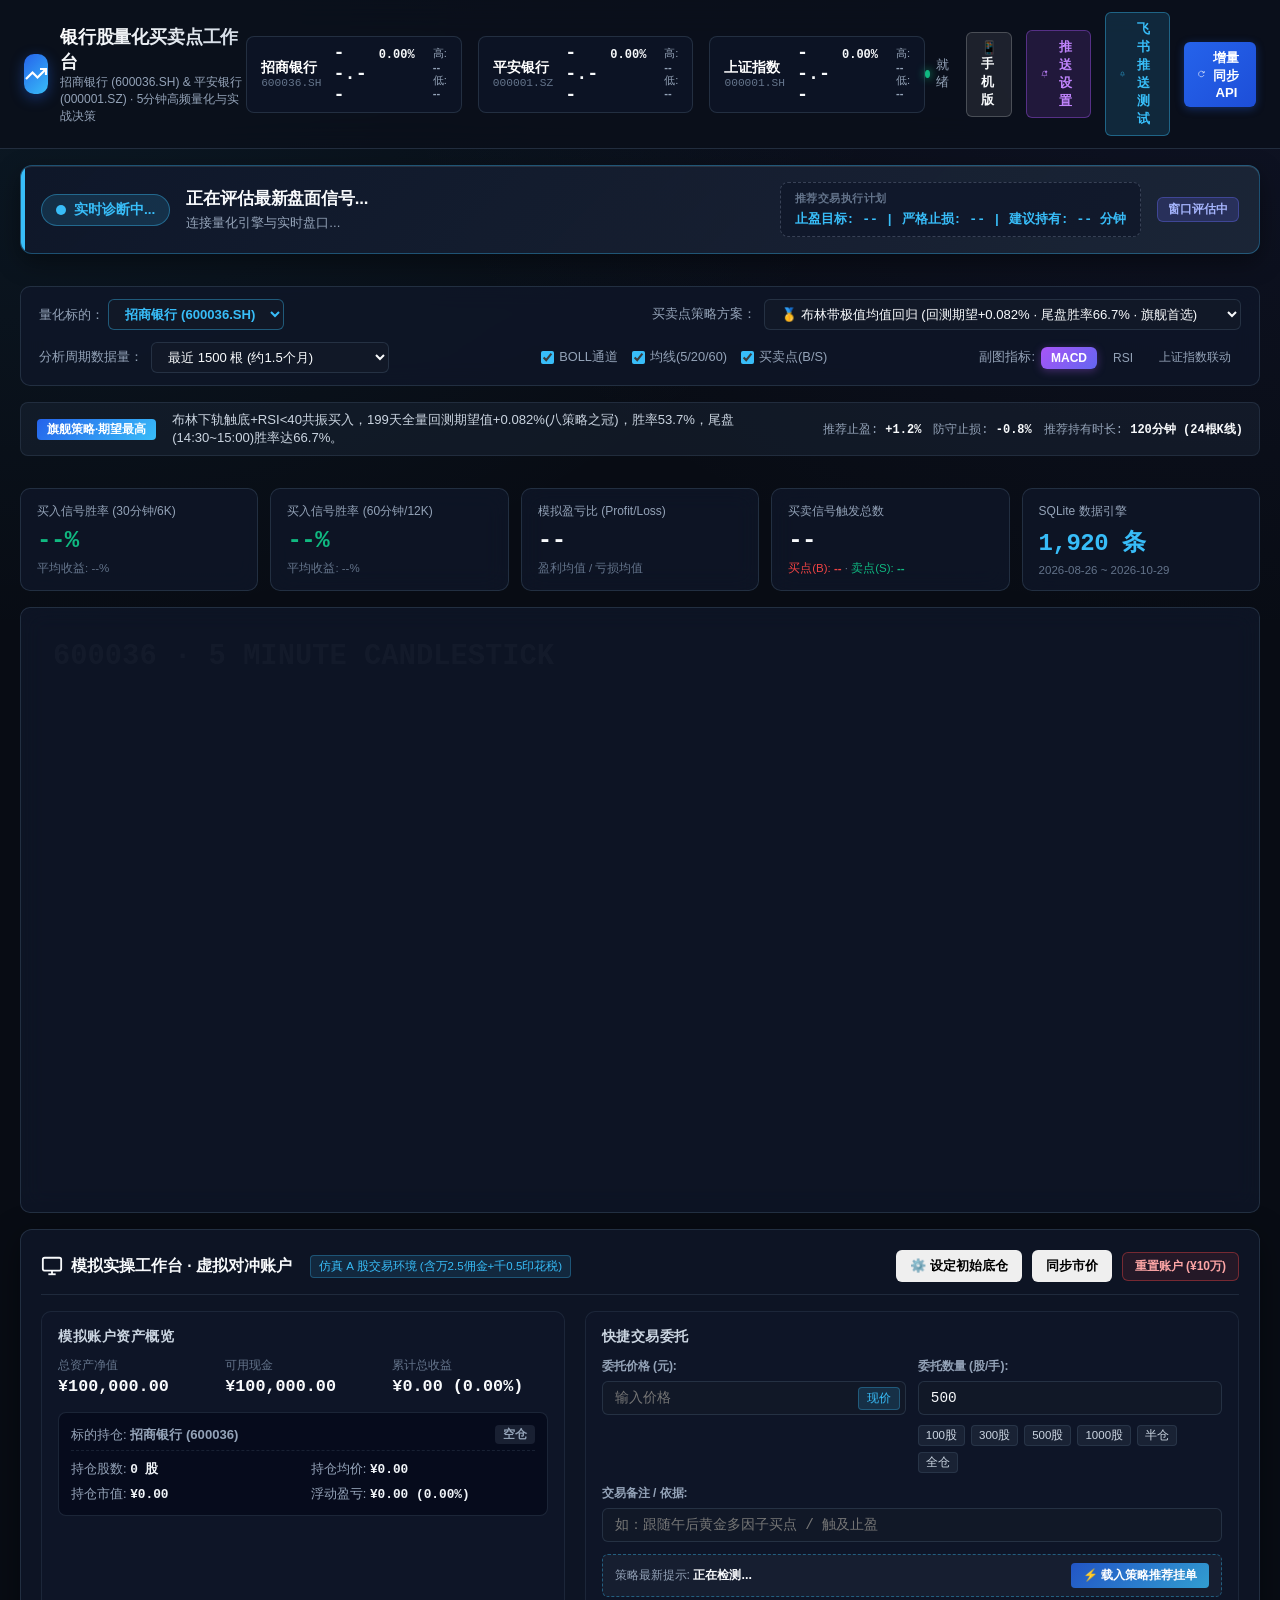
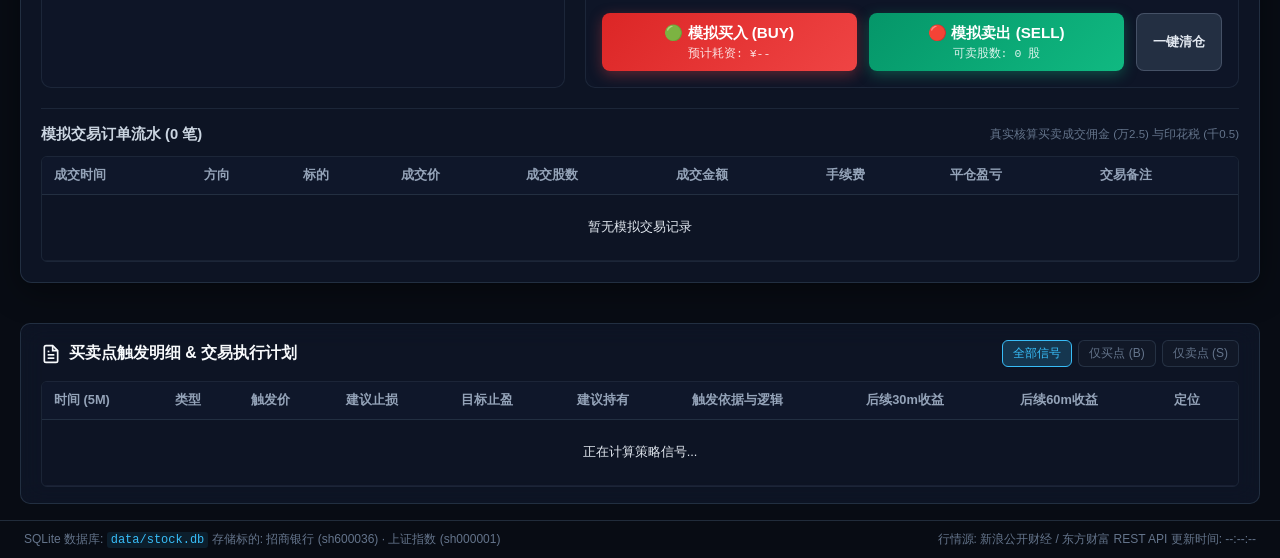
==== static/index.html @ f8b9307a "feat: complete quantitative trading platform with verified boll reversion strategy, TP/SL engine, an" ====
<!DOCTYPE html>
<html lang="zh-CN">
<head>
  <meta charset="UTF-8">
  <meta name="viewport" content="width=device-width, initial-scale=1.0">
  <title>招商银行 (600036) 5分钟量化买卖点分析工作台</title>
  <meta name="description" content="招商银行5分钟量化买卖点历史数据规律分析与实时行情监控系统，集成SQLite数据库、技术指标计算与大盘联动分析。">
  <link rel="stylesheet" href="/static/style.css">
  <script src="/static/libs/echarts.min.js"></script>
</head>
<body class="theme-dark">
  <div class="app-layout">
    <!-- 顶部导航栏 -->
    <header class="app-header">
      <div class="brand-area">
        <div class="logo-icon">
          <svg viewBox="0 0 24 24" width="24" height="24" stroke="currentColor" stroke-width="2.2" fill="none">
            <polyline points="22 7 13.5 15.5 8.5 10.5 2 17"></polyline>
            <polyline points="16 7 22 7 22 13"></polyline>
          </svg>
        </div>
        <div class="brand-text">
          <h1 id="platform-title">银行股量化买卖点工作台</h1>
          <span class="sub-title" id="platform-subtitle">招商银行 (600036.SH) & 平安银行 (000001.SZ) · 5分钟高频量化与实战决策</span>
        </div>
      </div>

      <!-- 实时快照看板 -->
      <div class="ticker-board">
        <!-- 招商银行 -->
        <div class="ticker-card" id="ticker-cmb">
          <div class="ticker-meta">
            <span class="ticker-name">招商银行</span>
            <span class="ticker-code">600036.SH</span>
          </div>
          <div class="ticker-price-box">
            <span class="ticker-price" id="cmb-price">--.--</span>
            <span class="ticker-badge" id="cmb-pct">0.00%</span>
          </div>
          <div class="ticker-extra">
            <span>高: <b id="cmb-high">--</b></span>
            <span>低: <b id="cmb-low">--</b></span>
          </div>
        </div>

        <!-- 平安银行 -->
        <div class="ticker-card" id="ticker-pab">
          <div class="ticker-meta">
            <span class="ticker-name">平安银行</span>
            <span class="ticker-code">000001.SZ</span>
          </div>
          <div class="ticker-price-box">
            <span class="ticker-price" id="pab-price">--.--</span>
            <span class="ticker-badge" id="pab-pct">0.00%</span>
          </div>
          <div class="ticker-extra">
            <span>高: <b id="pab-high">--</b></span>
            <span>低: <b id="pab-low">--</b></span>
          </div>
        </div>

        <!-- 上证指数 -->
        <div class="ticker-card" id="ticker-idx">
          <div class="ticker-meta">
            <span class="ticker-name">上证指数</span>
            <span class="ticker-code">000001.SH</span>
          </div>
          <div class="ticker-price-box">
            <span class="ticker-price" id="idx-price">--.--</span>
            <span class="ticker-badge" id="idx-pct">0.00%</span>
          </div>
          <div class="ticker-extra">
            <span>高: <b id="idx-high">--</b></span>
            <span>低: <b id="idx-low">--</b></span>
          </div>
        </div>
      </div>

      <!-- 右侧控制区 -->
      <div class="header-actions">
        <div class="sync-status-box">
          <span class="pulse-indicator live" id="live-dot"></span>
          <span class="status-text" id="sync-status">就绪</span>
        </div>
        <a href="/m" class="btn" title="查看专门适配触屏与单手操作的手机版" style="background: rgba(255, 255, 255, 0.08); border: 1px solid rgba(255, 255, 255, 0.2); color: #f8fafc; text-decoration: none; display: inline-flex; align-items: center; gap: 4px;">
          📱 手机版
        </a>
        <button id="btn-notify-settings" class="btn" title="按股票选择飞书推送与信号过滤" style="background: rgba(168, 85, 247, 0.15); border: 1px solid rgba(168, 85, 247, 0.4); color: #c084fc;">
          <svg viewBox="0 0 24 24" width="16" height="16" stroke="currentColor" stroke-width="2" fill="none">
            <path d="M18 8A6 6 0 0 0 6 8c0 7-3 9-3 9h18s-3-2-3-9"></path>
            <path d="M13.73 21a2 2 0 0 1-3.46 0"></path>
            <circle cx="18" cy="4" r="3" fill="#c084fc"></circle>
          </svg>
          推送设置
        </button>
        <button id="btn-test-feishu" class="btn" title="向飞书推送一条实时测试预警卡片" style="background: rgba(56, 189, 248, 0.15); border: 1px solid rgba(56, 189, 248, 0.4); color: #38bdf8;">
          <svg viewBox="0 0 24 24" width="16" height="16" stroke="currentColor" stroke-width="2" fill="none">
            <path d="M18 8A6 6 0 0 0 6 8c0 7-3 9-3 9h18s-3-2-3-9"></path>
            <path d="M13.73 21a2 2 0 0 1-3.46 0"></path>
          </svg>
          飞书推送测试
        </button>
        <button id="btn-manual-sync" class="btn btn-primary" title="从公开接口增量拉取最新5分钟K线并写入数据库">
          <svg viewBox="0 0 24 24" width="16" height="16" stroke="currentColor" stroke-width="2" fill="none">
            <path d="M21.5 2v6h-6M21.34 15.57a10 10 0 1 1-.57-8.38l5.67-5.67"/>
          </svg>
          增量同步API
        </button>
      </div>
    </header>

    <!-- 主控台区域 -->
    <main class="main-container">
      <!-- 实时买卖点决策指引看板 (最新K线与盘面行动指引) -->
      <section class="action-decision-banner" id="action-banner">
        <div class="decision-left">
          <div class="decision-status-pill" id="decision-status-pill">
            <span class="decision-dot" id="decision-dot"></span>
            <span class="decision-status-text" id="decision-status-text">实时诊断中...</span>
          </div>
          <div class="decision-title-group">
            <h3 class="decision-headline" id="decision-headline">正在评估最新盘面信号...</h3>
            <p class="decision-subtext" id="decision-subtext">连接量化引擎与实时盘口...</p>
          </div>
        </div>
        <div class="decision-right">
          <div class="decision-plan-card" id="decision-plan-card">
            <div class="plan-label">推荐交易执行计划</div>
            <div class="plan-content" id="decision-plan-desc">止盈目标: -- | 严格止损: -- | 建议持有: -- 分钟</div>
          </div>
          <div class="decision-timing-tag" id="decision-timing-tag">
            <span class="timing-badge" id="timing-badge">窗口评估中</span>
          </div>
        </div>
      </section>

      <!-- 策略与量化统计面板 -->
      <section class="control-strip">
        <div class="symbol-selector-group">
          <label for="select-symbol" class="control-label">量化标的：</label>
          <select id="select-symbol" class="custom-select" style="font-weight: 700; color: #38bdf8; border-color: rgba(56, 189, 248, 0.4);">
            <option value="sh600036" selected>招商银行 (600036.SH)</option>
            <option value="sz000001">平安银行 (000001.SZ)</option>
          </select>
        </div>

        <div class="strategy-selector-group">
          <label for="select-strategy" class="control-label">买卖点策略方案：</label>
          <select id="select-strategy" class="custom-select">
            <optgroup label="🌟 严选推荐·正数学期望实战策略 (199天全量回测验证)">
              <option value="boll_reversion" selected>🥇 布林带极值均值回归 (回测期望+0.082% · 尾盘胜率66.7% · 旗舰首选)</option>
              <option value="hammer_reversal">🥈 底部锤子线形态反转 (午后高胜率窗口 · 盈亏比1.27 · 稳健型)</option>
              <option value="vol_breakout">🥉 放量突破MA20 (回测胜率53.8% · 最大回撤仅6.4% · 动量突破)</option>
              <option value="afternoon_confluence">🕒 午后多因子共振 (13:00~15:00专用 · 评分≥4.0精炼信号)</option>
              <option value="combined">⚡ 全天候多因子共振 (布林+RSI+MACD共振 · 信号充沛)</option>
            </optgroup>
            <optgroup label="⚠️ 教学对照与实验组 (微负期望或高频易失真)">
              <option value="rsi_extreme">🧪 RSI&lt;25 极值反转 (全量回测期望-0.008% · 实验观察)</option>
              <option value="ma_cross">❌ 双均线金叉死叉 MA5/MA20 (5分钟高频易假突破 · 期望+0.003%)</option>
              <option value="macd_cross">❌ MACD 动量金叉死叉 (5分钟延迟严重 · 仅供教学对照)</option>
            </optgroup>
          </select>
        </div>

        <div class="view-range-group">
          <label for="select-limit" class="control-label">分析周期数据量：</label>
          <select id="select-limit" class="custom-select">
            <option value="500">最近 500 根 (约10交易日)</option>
            <option value="1500" selected>最近 1500 根 (约1.5个月)</option>
            <option value="3000">最近 3000 根 (约3个月)</option>
            <option value="6000">最近 6000 根 (约6个月)</option>
            <option value="10000">2026年全量 (9400+ 根/近10个月)</option>
          </select>
        </div>

        <div class="indicator-toggles">
          <label class="checkbox-label"><input type="checkbox" id="chk-boll" checked> BOLL通道</label>
          <label class="checkbox-label"><input type="checkbox" id="chk-ma" checked> 均线(5/20/60)</label>
          <label class="checkbox-label"><input type="checkbox" id="chk-signals" checked> 买卖点(B/S)</label>
        </div>

        <div class="sub-chart-switch">
          <span class="control-label">副图指标:</span>
          <button class="pill-btn active" data-sub="macd">MACD</button>
          <button class="pill-btn" data-sub="rsi">RSI</button>
          <button class="pill-btn" data-sub="index">上证指数联动</button>
        </div>
      </section>

      <!-- 当前选中策略的核心机制说明条 -->
      <section class="strategy-banner" id="strategy-banner">
        <div class="strat-banner-tag" id="strat-banner-tag">旗舰策略·期望最高</div>
        <div class="strat-banner-text" id="strat-banner-text">
          布林下轨触底+RSI&lt;40共振买入，199天全量回测期望值+0.082%(八策略之冠)，胜率53.7%，尾盘(14:30~15:00)胜率达66.7%。
        </div>
        <div class="strat-banner-params" id="strat-banner-params">
          <span>推荐止盈: <b>+1.2%</b></span>
          <span>防守止损: <b>-0.8%</b></span>
          <span>推荐持有时长: <b>120分钟 (24根K线)</b></span>
        </div>
      </section>

      <!-- 策略统计与回测度量卡片 -->
      <section class="metrics-grid">
        <div class="metric-card">
          <div class="metric-title">买入信号胜率 (30分钟/6K)</div>
          <div class="metric-value highlight-green" id="stat-win30">--%</div>
          <div class="metric-sub" id="stat-ret30">平均收益: --%</div>
        </div>
        <div class="metric-card">
          <div class="metric-title">买入信号胜率 (60分钟/12K)</div>
          <div class="metric-value highlight-green" id="stat-win60">--%</div>
          <div class="metric-sub" id="stat-ret60">平均收益: --%</div>
        </div>
        <div class="metric-card">
          <div class="metric-title">模拟盈亏比 (Profit/Loss)</div>
          <div class="metric-value" id="stat-plr">--</div>
          <div class="metric-sub">盈利均值 / 亏损均值</div>
        </div>
        <div class="metric-card">
          <div class="metric-title">买卖信号触发总数</div>
          <div class="metric-value" id="stat-signals-count">--</div>
          <div class="metric-sub">
            <span class="text-buy">买点(B): <b id="stat-buy-cnt">--</b></span> · 
            <span class="text-sell">卖点(S): <b id="stat-sell-cnt">--</b></span>
          </div>
        </div>
        <div class="metric-card db-card">
          <div class="metric-title">SQLite 数据引擎</div>
          <div class="metric-value text-accent" id="db-records-count">1,920 条</div>
          <div class="metric-sub" id="db-time-range">2026-08-26 ~ 2026-10-29</div>
        </div>
      </section>

      <!-- 图表主区域 -->
      <section class="chart-layout">
        <div class="chart-wrapper">
          <div id="main-kline-chart" class="kline-canvas"></div>
          <div class="chart-watermark">600036 · 5 MINUTE CANDLESTICK</div>
        </div>
      </section>

      <!-- 模拟实操操作面板 (Paper Trading Console) -->
      <section class="sim-trade-console" id="sim-console">
        <div class="sim-console-header">
          <div class="section-title">
            <svg viewBox="0 0 24 24" width="22" height="22" stroke="currentColor" stroke-width="2" fill="none">
              <rect x="2" y="3" width="20" height="14" rx="2" ry="2"></rect>
              <line x1="8" y1="21" x2="16" y2="21"></line>
              <line x1="12" y1="17" x2="12" y2="21"></line>
            </svg>
            <h2>模拟实操工作台 · 虚拟对冲账户</h2>
            <span class="sim-badge-live">仿真 A 股交易环境 (含万2.5佣金+千0.5印花税)</span>
          </div>
          <div class="sim-header-actions">
            <button id="btn-custom-holding" class="btn btn-secondary btn-sm" title="自定义设定初始底仓成本与股数">
              ⚙️ 设定初始底仓
            </button>
            <button id="btn-sync-sim-price" class="btn btn-secondary btn-sm" title="同步最新实时价到下单板">
              同步市价
            </button>
            <button id="btn-reset-sim" class="btn btn-danger-outline btn-sm" title="重置模拟账户初始资金为 10 万元">
              重置账户 (¥10万)
            </button>
          </div>

        </div>

        <div class="sim-console-body">
          <!-- 账户资产卡片 -->
          <div class="sim-card sim-account-card">
            <div class="sim-card-title">模拟账户资产概览</div>
            <div class="sim-stats-row">
              <div class="sim-stat-item">
                <span class="sim-stat-label">总资产净值</span>
                <span class="sim-stat-val" id="sim-total-assets">¥100,000.00</span>
              </div>
              <div class="sim-stat-item">
                <span class="sim-stat-label">可用现金</span>
                <span class="sim-stat-val" id="sim-cash">¥100,000.00</span>
              </div>
              <div class="sim-stat-item">
                <span class="sim-stat-label">累计总收益</span>
                <span class="sim-stat-val" id="sim-total-pnl">¥0.00 (0.00%)</span>
              </div>
            </div>

            <div class="sim-pos-box">
              <div class="sim-pos-header">
                <span>标的持仓: <b>招商银行 (600036)</b></span>
                <span id="sim-pos-tag" class="pos-status-tag empty">空仓</span>
              </div>
              <div class="sim-pos-grid">
                <div>持仓股数: <b id="sim-shares">0 股</b></div>
                <div>持仓均价: <b id="sim-avg-cost">¥0.00</b></div>
                <div>持仓市值: <b id="sim-market-val">¥0.00</b></div>
                <div>浮动盈亏: <b id="sim-unrealized-pnl">¥0.00 (0.00%)</b></div>
              </div>
            </div>
          </div>

          <!-- 下单操作面板 -->
          <div class="sim-card sim-order-card">
            <div class="sim-card-title">快捷交易委托</div>
            
            <div class="sim-form-grid">
              <div class="sim-form-group">
                <label>委托价格 (元):</label>
                <div class="sim-input-wrap">
                  <input type="number" id="sim-input-price" step="0.01" class="sim-input" placeholder="输入价格">
                  <button id="btn-use-latest-price" class="btn-input-addon" title="填入当前最新价">现价</button>
                </div>
              </div>

              <div class="sim-form-group">
                <label>委托数量 (股/手):</label>
                <div class="sim-input-wrap">
                  <input type="number" id="sim-input-shares" step="100" min="100" value="500" class="sim-input" placeholder="100股的倍数">
                </div>
                <div class="sim-quick-chips">
                  <button type="button" class="chip-qty" data-qty="100">100股</button>
                  <button type="button" class="chip-qty" data-qty="300">300股</button>
                  <button type="button" class="chip-qty" data-qty="500">500股</button>
                  <button type="button" class="chip-qty" data-qty="1000">1000股</button>
                  <button type="button" class="chip-qty" data-ratio="0.5">半仓</button>
                  <button type="button" class="chip-qty" data-ratio="1.0">全仓</button>
                </div>
              </div>

              <div class="sim-form-group full-width">
                <label>交易备注 / 依据:</label>
                <input type="text" id="sim-input-note" class="sim-input" placeholder="如：跟随午后黄金多因子买点 / 触及止盈">
              </div>
            </div>

            <!-- 策略一键填充快捷条 -->
            <div class="sim-strategy-quickfill" id="sim-quickfill-box">
              <span class="quickfill-text">策略最新提示: <b id="quickfill-advice">正在检测...</b></span>
              <button id="btn-fill-strategy-order" class="btn-quickfill">
                ⚡ 载入策略推荐挂单
              </button>
            </div>

            <!-- 操作按钮组 -->
            <div class="sim-actions-row">
              <button id="btn-sim-buy" class="btn-trade btn-trade-buy">
                <span class="btn-trade-title">🟢 模拟买入 (BUY)</span>
                <span class="btn-trade-sub" id="buy-estimate-sub">预计耗资: ¥--</span>
              </button>

              <button id="btn-sim-sell" class="btn-trade btn-trade-sell">
                <span class="btn-trade-title">🔴 模拟卖出 (SELL)</span>
                <span class="btn-trade-sub" id="sell-estimate-sub">可卖股数: 0 股</span>
              </button>

              <button id="btn-sim-close-all" class="btn btn-secondary btn-close-all" title="以现价平仓全部持仓">
                一键清仓
              </button>
            </div>
          </div>
        </div>

        <!-- 模拟成交订单明细表格 -->
        <div class="sim-trades-ledger">
          <div class="ledger-header">
            <h3>模拟交易订单流水 (<span id="sim-trades-count">0</span> 笔)</h3>
            <span class="ledger-tip">真实核算买卖成交佣金 (万2.5) 与印花税 (千0.5)</span>
          </div>
          <div class="table-container ledger-table-container">
            <table class="signals-table" id="sim-trades-table">
              <thead>
                <tr>
                  <th>成交时间</th>
                  <th>方向</th>
                  <th>标的</th>
                  <th>成交价</th>
                  <th>成交股数</th>
                  <th>成交金额</th>
                  <th>手续费</th>
                  <th>平仓盈亏</th>
                  <th>交易备注</th>
                </tr>
              </thead>
              <tbody id="sim-trades-tbody">
                <tr><td colspan="9" class="loading-td">暂无模拟交易记录</td></tr>
              </tbody>
            </table>
          </div>
        </div>
      </section>

      <!-- 信号日志与买卖点执行指导明细 -->
      <section class="signals-section">

        <div class="signals-header">
          <div class="section-title">
            <svg viewBox="0 0 24 24" width="20" height="20" stroke="currentColor" stroke-width="2" fill="none">
              <path d="M14 2H6a2 2 0 0 0-2 2v16a2 2 0 0 0 2 2h12a2 2 0 0 0 2-2V8z"></path>
              <polyline points="14 2 14 8 20 8"></polyline>
              <line x1="16" y1="13" x2="8" y2="13"></line>
              <line x1="16" y1="17" x2="8" y2="17"></line>
              <polyline points="10 9 9 9 8 9"></polyline>
            </svg>
            <h2>买卖点触发明细 & 交易执行计划</h2>
          </div>
          <div class="signals-filter">
            <button class="filter-chip active" data-filter="ALL">全部信号</button>
            <button class="filter-chip" data-filter="BUY">仅买点 (B)</button>
            <button class="filter-chip" data-filter="SELL">仅卖点 (S)</button>
          </div>
        </div>

        <div class="table-container">
          <table class="signals-table" id="signals-table">
            <thead>
              <tr>
                <th>时间 (5M)</th>
                <th>类型</th>
                <th>触发价</th>
                <th>建议止损</th>
                <th>目标止盈</th>
                <th>建议持有</th>
                <th>触发依据与逻辑</th>
                <th>后续30m收益</th>
                <th>后续60m收益</th>
                <th>定位</th>
              </tr>
            </thead>
            <tbody id="signals-tbody">
              <tr>
                <td colspan="10" class="loading-td">正在计算策略信号...</td>
              </tr>
            </tbody>
          </table>
        </div>
      </section>
    </main>

    <!-- 底部状态栏 -->
    <footer class="app-footer">
      <div class="footer-left">
        <span>SQLite 数据库: <code>data/stock.db</code></span>
        <span>存储标的: 招商银行 (sh600036) · 上证指数 (sh000001)</span>
      </div>
      <div class="footer-right">
        <span>行情源: 新浪公开财经 / 东方财富 REST API</span>
        <span id="last-refresh-time">更新时间: --:--:--</span>
      </div>
    </footer>
  </div>

  <!-- 飞书量化信号推送设置弹窗 -->
  <div class="modal-backdrop" id="modal-notify-settings" style="display: none;">
      <div class="modal-dialog">
        <div class="modal-header">
          <div class="modal-title-group">
            <div class="modal-icon-badge" style="background: linear-gradient(135deg, rgba(168, 85, 247, 0.3), rgba(99, 102, 241, 0.3)); border: 1px solid rgba(168, 85, 247, 0.4); color: #c084fc;">
              <svg viewBox="0 0 24 24" width="20" height="20" stroke="currentColor" stroke-width="2" fill="none">
                <path d="M18 8A6 6 0 0 0 6 8c0 7-3 9-3 9h18s-3-2-3-9"></path>
                <path d="M13.73 21a2 2 0 0 1-3.46 0"></path>
              </svg>
            </div>
            <div>
              <h3 class="modal-title">飞书量化推送设置</h3>
              <p class="modal-subtitle">按股票独立勾选推送并过滤买点/卖点信号，实时生效</p>
            </div>
          </div>
          <button class="modal-close-btn" id="btn-close-notify-modal" title="关闭弹窗">✕</button>
        </div>

        <div class="modal-body">
          <!-- 全局开关卡片 -->
          <div class="setting-card global-card">
            <div class="setting-info">
              <span class="setting-title">⚡ 飞书实时预警推送总开关</span>
              <span class="setting-desc">关闭后后台仍正常计算信号，但暂停向飞书推送任何标的的实时卡片</span>
            </div>
            <label class="toggle-switch">
              <input type="checkbox" id="chk-global-push" checked>
              <span class="slider"></span>
            </label>
          </div>

          <!-- 各标的配置列表 -->
          <div class="section-label-row">
            <span class="section-label">标的股票推送与信号过滤</span>
            <span class="section-tip">仅开启推送的股票才会向飞书发送卡片</span>
          </div>

          <div class="notify-stocks-list" id="notify-stocks-list">
            <!-- 动态渲染各标的卡片 -->
            <div class="notify-loading">正在读取配置...</div>
          </div>
        </div>

        <div class="modal-footer">
          <div class="modal-footer-status" id="modal-save-status">
            <span class="status-dot-active"></span>
            <span id="modal-status-text">配置自动持久化在 SQLite 中</span>
          </div>
          <div class="modal-footer-actions">
            <button class="btn btn-secondary" id="btn-cancel-notify-settings">取消</button>
            <button class="btn btn-primary" id="btn-save-notify-settings" style="background: linear-gradient(135deg, #a855f7, #6366f1); border-color: #a855f7;">
              💾 保存并实时生效
            </button>
          </div>
        </div>
      </div>
    </div>

  <script src="/static/app.js"></script>
</body>
</html>
---- static/style.css ----
/* 全局 CSS 变量与设计规范 */
:root {
  --bg-dark: #080c14;
  --bg-card: rgba(15, 23, 42, 0.75);
  --bg-card-hover: rgba(30, 41, 59, 0.85);
  --bg-input: #111827;
  --border-color: rgba(51, 65, 85, 0.6);
  --border-focus: #38bdf8;
  
  --text-main: #f8fafc;
  --text-muted: #94a3b8;
  --text-dim: #64748b;
  
  /* A股惯例：红涨绿跌 */
  --up-color: #ef4444;       /* 涨 / 强势红 */
  --up-bg: rgba(239, 68, 68, 0.15);
  --down-color: #10b981;     /* 跌 / 弱势绿 */
  --down-bg: rgba(16, 185, 129, 0.15);
  
  --accent-cyan: #38bdf8;
  --accent-indigo: #6366f1;
  --accent-gold: #f59e0b;
  --accent-purple: #a855f7;

  --font-family: -apple-system, BlinkMacSystemFont, "Segoe UI", Roboto, "PingFang SC", "Hiragino Sans GB", "Microsoft YaHei", sans-serif;
  --font-mono: ui-monospace, SFMono-Regular, Menlo, Monaco, Consolas, monospace;
}

* {
  box-sizing: border-box;
  margin: 0;
  padding: 0;
}

body.theme-dark {
  background-color: var(--bg-dark);
  color: var(--text-main);
  font-family: var(--font-family);
  min-height: 100vh;
  overflow-x: hidden;
  background-image: 
    radial-gradient(at 0% 0%, rgba(56, 189, 248, 0.08) 0px, transparent 50%),
    radial-gradient(at 100% 0%, rgba(99, 102, 241, 0.08) 0px, transparent 50%);
  background-attachment: fixed;
}

/* 顶部导航栏 */
.app-header {
  display: flex;
  align-items: center;
  justify-content: space-between;
  padding: 12px 24px;
  background: rgba(11, 16, 27, 0.9);
  backdrop-filter: blur(16px);
  border-bottom: 1px solid var(--border-color);
  position: sticky;
  top: 0;
  z-index: 100;
}

.brand-area {
  display: flex;
  align-items: center;
  gap: 12px;
}

.logo-icon {
  width: 40px;
  height: 40px;
  background: linear-gradient(135deg, #2563eb, #38bdf8);
  border-radius: 10px;
  display: flex;
  align-items: center;
  justify-content: center;
  color: white;
  box-shadow: 0 4px 14px rgba(37, 99, 235, 0.4);
}

.brand-text h1 {
  font-size: 1.15rem;
  font-weight: 700;
  letter-spacing: -0.01em;
  background: linear-gradient(135deg, #ffffff, #cbd5e1);
  -webkit-background-clip: text;
  -webkit-text-fill-color: transparent;
}

.brand-text .sub-title {
  font-size: 0.75rem;
  color: var(--text-muted);
  display: block;
}

/* 实时快照看板 */
.ticker-board {
  display: flex;
  align-items: center;
  gap: 16px;
}

.ticker-card {
  display: flex;
  align-items: center;
  gap: 12px;
  padding: 6px 14px;
  background: rgba(15, 23, 42, 0.65);
  border: 1px solid var(--border-color);
  border-radius: 8px;
  transition: all 0.25s ease;
}

.ticker-card:hover {
  border-color: rgba(56, 189, 248, 0.5);
  background: var(--bg-card-hover);
}

.ticker-meta {
  display: flex;
  flex-direction: column;
}

.ticker-name {
  font-size: 0.85rem;
  font-weight: 600;
  color: #fff;
}

.ticker-code {
  font-size: 0.7rem;
  color: var(--text-dim);
  font-family: var(--font-mono);
}

.ticker-price-box {
  display: flex;
  align-items: baseline;
  gap: 6px;
}

.ticker-price {
  font-size: 1.15rem;
  font-weight: 700;
  font-family: var(--font-mono);
}

.ticker-badge {
  font-size: 0.75rem;
  font-weight: 600;
  padding: 2px 6px;
  border-radius: 4px;
  font-family: var(--font-mono);
}

.ticker-extra {
  font-size: 0.7rem;
  color: var(--text-muted);
  display: flex;
  flex-direction: column;
  line-height: 1.2;
}

/* 红绿涨跌样式 */
.is-up {
  color: var(--up-color) !important;
}
.is-up-badge {
  background: var(--up-bg);
  color: var(--up-color);
}
.is-down {
  color: var(--down-color) !important;
}
.is-down-badge {
  background: var(--down-bg);
  color: var(--down-color);
}

/* 顶部操作区 */
.header-actions {
  display: flex;
  align-items: center;
  gap: 14px;
}

.sync-status-box {
  display: flex;
  align-items: center;
  gap: 6px;
  font-size: 0.8rem;
  color: var(--text-muted);
}

.pulse-indicator {
  width: 8px;
  height: 8px;
  border-radius: 50%;
  display: inline-block;
}

.pulse-indicator.live {
  background-color: #10b981;
  box-shadow: 0 0 8px #10b981;
  animation: pulse-glow 2s infinite ease-in-out;
}

@keyframes pulse-glow {
  0%, 100% { opacity: 1; transform: scale(1); }
  50% { opacity: 0.4; transform: scale(0.85); }
}

.btn {
  display: inline-flex;
  align-items: center;
  gap: 6px;
  padding: 7px 14px;
  font-size: 0.82rem;
  font-weight: 600;
  border-radius: 6px;
  cursor: pointer;
  transition: all 0.2s ease;
  border: none;
}

.btn-primary {
  background: linear-gradient(135deg, #2563eb, #1d4ed8);
  color: white;
  box-shadow: 0 2px 8px rgba(37, 99, 235, 0.35);
}

.btn-primary:hover {
  background: linear-gradient(135deg, #3b82f6, #2563eb);
  box-shadow: 0 4px 14px rgba(59, 130, 246, 0.5);
  transform: translateY(-1px);
}

.btn-primary:active {
  transform: translateY(0);
}

/* 主容器 */
.main-container {
  max-width: 1680px;
  margin: 0 auto;
  padding: 16px 20px;
  display: flex;
  flex-direction: column;
  gap: 16px;
}

/* 控制栏 */
.control-strip {
  display: flex;
  flex-wrap: wrap;
  align-items: center;
  justify-content: space-between;
  gap: 12px;
  padding: 12px 18px;
  background: var(--bg-card);
  backdrop-filter: blur(12px);
  border: 1px solid var(--border-color);
  border-radius: 10px;
}

.strategy-selector-group, .view-range-group {
  display: flex;
  align-items: center;
  gap: 8px;
}

.control-label {
  font-size: 0.8rem;
  color: var(--text-muted);
  font-weight: 500;
}

.custom-select {
  background-color: var(--bg-input);
  color: var(--text-main);
  border: 1px solid var(--border-color);
  padding: 6px 12px;
  border-radius: 6px;
  font-size: 0.82rem;
  outline: none;
  cursor: pointer;
  transition: border-color 0.2s;
}

.custom-select:focus {
  border-color: var(--border-focus);
}

.indicator-toggles {
  display: flex;
  align-items: center;
  gap: 14px;
}

.checkbox-label {
  font-size: 0.8rem;
  color: var(--text-muted);
  display: flex;
  align-items: center;
  gap: 5px;
  cursor: pointer;
  user-select: none;
}

.checkbox-label input[type="checkbox"] {
  accent-color: var(--accent-cyan);
  cursor: pointer;
}

.sub-chart-switch {
  display: flex;
  align-items: center;
  gap: 6px;
}

.pill-btn {
  background: transparent;
  border: 1px solid var(--border-color);
  color: var(--text-dim);
  padding: 4px 10px;
  font-size: 0.75rem;
  border-radius: 14px;
  cursor: pointer;
  transition: all 0.2s;
}

.pill-btn:hover {
  color: var(--text-main);
  border-color: var(--text-muted);
}

.pill-btn.active {
  background: rgba(56, 189, 248, 0.15);
  border-color: var(--accent-cyan);
  color: var(--accent-cyan);
  font-weight: 600;
}

/* 策略指标卡片网格 */
.metrics-grid {
  display: grid;
  grid-template-columns: repeat(auto-fit, minmax(220px, 1fr));
  gap: 12px;
}

.metric-card {
  background: var(--bg-card);
  backdrop-filter: blur(12px);
  border: 1px solid var(--border-color);
  border-radius: 10px;
  padding: 14px 16px;
  display: flex;
  flex-direction: column;
  justify-content: space-between;
  transition: border-color 0.25s, transform 0.25s;
}

.metric-card:hover {
  border-color: rgba(56, 189, 248, 0.4);
  transform: translateY(-2px);
}

.metric-title {
  font-size: 0.75rem;
  color: var(--text-muted);
  font-weight: 500;
}

.metric-value {
  font-size: 1.5rem;
  font-weight: 800;
  font-family: var(--font-mono);
  margin: 6px 0;
  letter-spacing: -0.02em;
}

.metric-sub {
  font-size: 0.72rem;
  color: var(--text-dim);
}

.highlight-green {
  color: #10b981;
}

.text-accent {
  color: var(--accent-cyan);
}

.text-buy {
  color: var(--up-color);
}

.text-sell {
  color: var(--down-color);
}

/* K线图表区域 */
.chart-layout {
  background: var(--bg-card);
  backdrop-filter: blur(12px);
  border: 1px solid var(--border-color);
  border-radius: 10px;
  padding: 12px;
  position: relative;
}

.chart-wrapper {
  position: relative;
  width: 100%;
  height: 580px;
}

.kline-canvas {
  width: 100%;
  height: 100%;
}

.chart-watermark {
  position: absolute;
  top: 20px;
  left: 20px;
  font-size: 1.8rem;
  font-weight: 900;
  color: rgba(255, 255, 255, 0.03);
  pointer-events: none;
  user-select: none;
  font-family: var(--font-mono);
}

/* 信号列表与明细 */
.signals-section {
  background: var(--bg-card);
  backdrop-filter: blur(12px);
  border: 1px solid var(--border-color);
  border-radius: 10px;
  padding: 16px 20px;
}

.signals-header {
  display: flex;
  justify-content: space-between;
  align-items: center;
  margin-bottom: 14px;
}

.section-title {
  display: flex;
  align-items: center;
  gap: 8px;
  color: var(--text-main);
}

.section-title h2 {
  font-size: 0.98rem;
  font-weight: 600;
}

.signals-filter {
  display: flex;
  gap: 6px;
}

.filter-chip {
  background: var(--bg-input);
  border: 1px solid var(--border-color);
  color: var(--text-dim);
  padding: 4px 10px;
  font-size: 0.75rem;
  border-radius: 6px;
  cursor: pointer;
  transition: all 0.2s;
}

.filter-chip:hover {
  color: var(--text-main);
}

.filter-chip.active {
  background: rgba(56, 189, 248, 0.2);
  color: var(--accent-cyan);
  border-color: var(--accent-cyan);
}

.table-container {
  max-height: 320px;
  overflow-y: auto;
  border: 1px solid rgba(51, 65, 85, 0.4);
  border-radius: 6px;
}

.table-container::-webkit-scrollbar {
  width: 6px;
}
.table-container::-webkit-scrollbar-thumb {
  background: #334155;
  border-radius: 3px;
}

.signals-table {
  width: 100%;
  border-collapse: collapse;
  font-size: 0.8rem;
  text-align: left;
}

.signals-table th {
  background: #0f172a;
  color: var(--text-muted);
  font-weight: 600;
  padding: 10px 12px;
  position: sticky;
  top: 0;
  border-bottom: 1px solid var(--border-color);
}

.signals-table td {
  padding: 9px 12px;
  border-bottom: 1px solid rgba(51, 65, 85, 0.3);
  color: #e2e8f0;
}

.signals-table tr:hover {
  background: rgba(30, 41, 59, 0.6);
}

.loading-td {
  text-align: center;
  color: var(--text-dim);
  padding: 24px !important;
}

.badge-signal {
  display: inline-block;
  padding: 2px 7px;
  border-radius: 4px;
  font-weight: 700;
  font-size: 0.72rem;
  font-family: var(--font-mono);
}

.badge-signal.BUY {
  background: var(--up-bg);
  color: var(--up-color);
  border: 1px solid rgba(239, 68, 68, 0.4);
}

.badge-signal.SELL {
  background: var(--down-bg);
  color: var(--down-color);
  border: 1px solid rgba(16, 185, 129, 0.4);
}

.locate-btn {
  background: rgba(56, 189, 248, 0.1);
  border: 1px solid rgba(56, 189, 248, 0.3);
  color: var(--accent-cyan);
  padding: 2px 8px;
  font-size: 0.72rem;
  border-radius: 4px;
  cursor: pointer;
  transition: all 0.2s;
}

.locate-btn:hover {
  background: var(--accent-cyan);
  color: #0b0f19;
}

/* ============================================================
   实时买卖点决策指引看板 (Action Decision Banner)
   ============================================================ */
.action-decision-banner {
  display: flex;
  align-items: center;
  justify-content: space-between;
  gap: 20px;
  background: linear-gradient(135deg, rgba(15, 23, 42, 0.95), rgba(30, 41, 59, 0.85));
  border: 1px solid rgba(56, 189, 248, 0.35);
  border-radius: 12px;
  padding: 16px 20px;
  margin-bottom: 16px;
  box-shadow: 0 8px 24px rgba(0, 0, 0, 0.4), inset 0 1px 0 rgba(255, 255, 255, 0.1);
  position: relative;
  overflow: hidden;
}

.action-decision-banner::before {
  content: "";
  position: absolute;
  top: 0;
  left: 0;
  width: 4px;
  height: 100%;
  background: #38bdf8;
  transition: background 0.3s;
}

.action-decision-banner.status-BUY::before {
  background: #ef4444;
  box-shadow: 0 0 12px #ef4444;
}

.action-decision-banner.status-SELL::before {
  background: #10b981;
  box-shadow: 0 0 12px #10b981;
}

.action-decision-banner.status-WAIT::before {
  background: #f59e0b;
}

.decision-left {
  display: flex;
  align-items: center;
  gap: 16px;
  flex: 1;
}

.decision-status-pill {
  display: inline-flex;
  align-items: center;
  gap: 8px;
  padding: 6px 14px;
  border-radius: 20px;
  background: rgba(56, 189, 248, 0.15);
  border: 1px solid rgba(56, 189, 248, 0.4);
  font-size: 0.85rem;
  font-weight: 700;
  color: var(--accent-cyan);
  white-space: nowrap;
}

.decision-status-pill.is-buy {
  background: rgba(239, 68, 68, 0.2);
  border-color: rgba(239, 68, 68, 0.6);
  color: #fca5a5;
}

.decision-status-pill.is-sell {
  background: rgba(16, 185, 129, 0.2);
  border-color: rgba(16, 185, 129, 0.6);
  color: #6ee7b7;
}

.decision-status-pill.is-wait {
  background: rgba(245, 158, 11, 0.15);
  border-color: rgba(245, 158, 11, 0.4);
  color: #fcd34d;
}

.decision-dot {
  width: 10px;
  height: 10px;
  border-radius: 50%;
  background: currentColor;
  animation: pulse-dot 2s infinite ease-in-out;
}

@keyframes pulse-dot {
  0%, 100% { opacity: 1; transform: scale(1); }
  50% { opacity: 0.4; transform: scale(0.8); }
}

.decision-title-group {
  display: flex;
  flex-direction: column;
  gap: 4px;
}

.decision-headline {
  font-size: 1.05rem;
  font-weight: 700;
  color: #f8fafc;
  letter-spacing: -0.01em;
}

.decision-subtext {
  font-size: 0.82rem;
  color: #94a3b8;
  line-height: 1.4;
}

.decision-right {
  display: flex;
  align-items: center;
  gap: 16px;
}

.decision-plan-card {
  background: rgba(15, 23, 42, 0.8);
  border: 1px dashed rgba(148, 163, 184, 0.3);
  border-radius: 8px;
  padding: 8px 14px;
  display: flex;
  flex-direction: column;
  gap: 4px;
}

.plan-label {
  font-size: 0.7rem;
  text-transform: uppercase;
  color: var(--text-dim);
  letter-spacing: 0.05em;
  font-weight: 600;
}

.plan-content {
  font-family: var(--font-mono);
  font-size: 0.82rem;
  color: #38bdf8;
  font-weight: 600;
}

.timing-badge {
  display: inline-block;
  padding: 4px 10px;
  border-radius: 6px;
  font-size: 0.72rem;
  font-weight: 600;
  background: rgba(99, 102, 241, 0.2);
  border: 1px solid rgba(99, 102, 241, 0.4);
  color: #a5b4fc;
}

.timing-badge.golden {
  background: rgba(245, 158, 11, 0.2);
  border-color: rgba(245, 158, 11, 0.5);
  color: #fde68a;
}

.timing-badge.caution {
  background: rgba(239, 68, 68, 0.15);
  border-color: rgba(239, 68, 68, 0.4);
  color: #fca5a5;
}

/* ============================================================
   当前策略说明条 (Strategy Banner)
   ============================================================ */
.strategy-banner {
  display: flex;
  align-items: center;
  justify-content: space-between;
  gap: 16px;
  background: rgba(30, 41, 59, 0.45);
  border: 1px solid rgba(51, 65, 85, 0.5);
  border-radius: 8px;
  padding: 8px 16px;
  margin-bottom: 16px;
  font-size: 0.82rem;
}

.strat-banner-tag {
  background: linear-gradient(135deg, #2563eb, #38bdf8);
  color: white;
  padding: 3px 10px;
  border-radius: 4px;
  font-size: 0.72rem;
  font-weight: 700;
  white-space: nowrap;
}

.strat-banner-tag.benchmark {
  background: #475569;
  color: #cbd5e1;
}

.strat-banner-text {
  color: #cbd5e1;
  flex: 1;
}

.strat-banner-params {
  display: flex;
  align-items: center;
  gap: 12px;
  font-family: var(--font-mono);
  font-size: 0.75rem;
  color: #94a3b8;
  white-space: nowrap;
}

.strat-banner-params b {
  color: #f8fafc;
}

/* 表格执行计划标签 */
.sl-tag {
  color: #10b981;
  font-family: var(--font-mono);
  font-weight: 600;
}

.tp-tag {
  color: #ef4444;
  font-family: var(--font-mono);
  font-weight: 600;
}

.hold-tag {
  color: #94a3b8;
  font-family: var(--font-mono);
  font-size: 0.72rem;
}

/* 下拉菜单分组 */
select optgroup {
  background: #0f172a;
  color: #38bdf8;
  font-weight: 700;
  font-style: normal;
}

select option {
  background: #111827;
  color: #e2e8f0;
  font-weight: normal;
  padding: 6px 10px;
}

/* 底部状态 */
.app-footer {
  display: flex;
  justify-content: space-between;
  align-items: center;
  padding: 10px 24px;
  background: #080c14;
  border-top: 1px solid var(--border-color);
  font-size: 0.75rem;
  color: var(--text-dim);
}

.app-footer code {
  color: var(--accent-cyan);
  background: rgba(56, 189, 248, 0.1);
  padding: 1px 4px;
  border-radius: 3px;
  font-family: var(--font-mono);
}

/* ============================================================
   模拟实操工作台 (Paper Trading Console)
   ============================================================ */
.sim-trade-console {
  background: var(--bg-card);
  border: 1px solid var(--border-color);
  border-radius: 12px;
  padding: 20px;
  margin-bottom: 24px;
  box-shadow: 0 8px 32px rgba(0, 0, 0, 0.4);
}

.sim-console-header {
  display: flex;
  align-items: center;
  justify-content: space-between;
  margin-bottom: 16px;
  padding-bottom: 12px;
  border-bottom: 1px solid rgba(51, 65, 85, 0.5);
}

.sim-badge-live {
  font-size: 0.72rem;
  color: var(--accent-cyan);
  background: rgba(56, 189, 248, 0.12);
  border: 1px solid rgba(56, 189, 248, 0.3);
  padding: 3px 8px;
  border-radius: 4px;
  margin-left: 10px;
}

.sim-header-actions {
  display: flex;
  align-items: center;
  gap: 10px;
}

.btn-danger-outline {
  background: rgba(239, 68, 68, 0.1);
  border: 1px solid rgba(239, 68, 68, 0.4);
  color: #fca5a5;
  padding: 5px 12px;
  border-radius: 6px;
  cursor: pointer;
  font-size: 0.75rem;
  transition: all 0.2s;
}

.btn-danger-outline:hover {
  background: #ef4444;
  color: white;
}

.sim-console-body {
  display: grid;
  grid-template-columns: 1fr 1.25fr;
  gap: 20px;
  margin-bottom: 20px;
}

.sim-card {
  background: rgba(15, 23, 42, 0.6);
  border: 1px solid rgba(51, 65, 85, 0.4);
  border-radius: 10px;
  padding: 16px;
}

.sim-card-title {
  font-size: 0.85rem;
  font-weight: 700;
  color: #cbd5e1;
  text-transform: uppercase;
  letter-spacing: 0.04em;
  margin-bottom: 12px;
  display: flex;
  align-items: center;
  gap: 6px;
}

.sim-stats-row {
  display: grid;
  grid-template-columns: repeat(3, 1fr);
  gap: 12px;
  margin-bottom: 16px;
}

.sim-stat-item {
  display: flex;
  flex-direction: column;
  gap: 4px;
}

.sim-stat-label {
  font-size: 0.72rem;
  color: var(--text-dim);
}

.sim-stat-val {
  font-family: var(--font-mono);
  font-size: 1.05rem;
  font-weight: 700;
  color: #f8fafc;
}

.sim-pos-box {
  background: rgba(2, 6, 23, 0.6);
  border: 1px solid rgba(51, 65, 85, 0.5);
  border-radius: 8px;
  padding: 12px;
}

.sim-pos-header {
  display: flex;
  justify-content: space-between;
  align-items: center;
  font-size: 0.82rem;
  color: #94a3b8;
  margin-bottom: 10px;
  padding-bottom: 6px;
  border-bottom: 1px dashed rgba(51, 65, 85, 0.4);
}

.pos-status-tag {
  font-size: 0.72rem;
  padding: 2px 8px;
  border-radius: 4px;
  font-weight: 700;
}

.pos-status-tag.empty {
  background: rgba(100, 116, 139, 0.2);
  color: #94a3b8;
}

.pos-status-tag.holding {
  background: rgba(239, 68, 68, 0.2);
  color: #fca5a5;
  border: 1px solid rgba(239, 68, 68, 0.4);
}

.sim-pos-grid {
  display: grid;
  grid-template-columns: 1fr 1fr;
  gap: 8px 16px;
  font-size: 0.8rem;
  color: #94a3b8;
}

.sim-pos-grid b {
  color: #f1f5f9;
  font-family: var(--font-mono);
}

/* 快捷下单表单 */
.sim-form-grid {
  display: grid;
  grid-template-columns: 1fr 1fr;
  gap: 12px;
  margin-bottom: 12px;
}

.sim-form-group {
  display: flex;
  flex-direction: column;
  gap: 6px;
}

.sim-form-group.full-width {
  grid-column: 1 / -1;
}

.sim-form-group label {
  font-size: 0.75rem;
  color: #94a3b8;
  font-weight: 600;
}

.sim-input-wrap {
  display: flex;
  align-items: center;
  position: relative;
}

.sim-input {
  width: 100%;
  background: var(--bg-input);
  border: 1px solid var(--border-color);
  color: var(--text-main);
  padding: 8px 12px;
  border-radius: 6px;
  font-family: var(--font-mono);
  font-size: 0.9rem;
  outline: none;
  transition: border-color 0.2s;
}

.sim-input:focus {
  border-color: var(--border-focus);
}

.btn-input-addon {
  position: absolute;
  right: 6px;
  background: rgba(56, 189, 248, 0.15);
  border: 1px solid rgba(56, 189, 248, 0.3);
  color: var(--accent-cyan);
  padding: 3px 8px;
  font-size: 0.72rem;
  border-radius: 4px;
  cursor: pointer;
}

.btn-input-addon:hover {
  background: var(--accent-cyan);
  color: #0b0f19;
}

.sim-quick-chips {
  display: flex;
  align-items: center;
  gap: 6px;
  margin-top: 4px;
  flex-wrap: wrap;
}

.chip-qty {
  background: rgba(30, 41, 59, 0.7);
  border: 1px solid rgba(51, 65, 85, 0.6);
  color: #cbd5e1;
  padding: 2px 7px;
  border-radius: 4px;
  font-size: 0.72rem;
  cursor: pointer;
  transition: all 0.2s;
}

.chip-qty:hover {
  background: rgba(56, 189, 248, 0.2);
  border-color: var(--accent-cyan);
  color: white;
}

/* 策略一键填充快捷条 */
.sim-strategy-quickfill {
  display: flex;
  align-items: center;
  justify-content: space-between;
  gap: 12px;
  background: rgba(30, 41, 59, 0.5);
  border: 1px dashed rgba(56, 189, 248, 0.4);
  border-radius: 6px;
  padding: 8px 12px;
  margin-bottom: 16px;
  font-size: 0.78rem;
}

.quickfill-text {
  color: #94a3b8;
}

.quickfill-text b {
  color: #f8fafc;
}

.btn-quickfill {
  background: linear-gradient(135deg, rgba(37, 99, 235, 0.8), rgba(56, 189, 248, 0.8));
  border: none;
  color: white;
  padding: 4px 12px;
  border-radius: 4px;
  font-size: 0.75rem;
  font-weight: 600;
  cursor: pointer;
  white-space: nowrap;
  transition: opacity 0.2s;
}

.btn-quickfill:hover {
  opacity: 0.9;
}

/* 买卖大按钮 */
.sim-actions-row {
  display: flex;
  align-items: stretch;
  gap: 12px;
}

.btn-trade {
  flex: 1;
  display: flex;
  flex-direction: column;
  align-items: center;
  justify-content: center;
  padding: 10px 14px;
  border-radius: 8px;
  border: none;
  cursor: pointer;
  transition: transform 0.15s, box-shadow 0.2s;
}

.btn-trade:active {
  transform: scale(0.98);
}

.btn-trade-buy {
  background: linear-gradient(135deg, #dc2626, #ef4444);
  color: white;
  box-shadow: 0 4px 14px rgba(239, 68, 68, 0.35);
}

.btn-trade-buy:hover {
  background: linear-gradient(135deg, #b91c1c, #dc2626);
}

.btn-trade-sell {
  background: linear-gradient(135deg, #059669, #10b981);
  color: white;
  box-shadow: 0 4px 14px rgba(16, 185, 129, 0.35);
}

.btn-trade-sell:hover {
  background: linear-gradient(135deg, #047857, #059669);
}

.btn-trade-title {
  font-size: 0.95rem;
  font-weight: 700;
}

.btn-trade-sub {
  font-size: 0.72rem;
  opacity: 0.85;
  font-family: var(--font-mono);
  margin-top: 2px;
}

.btn-close-all {
  padding: 0 16px;
  background: rgba(51, 65, 85, 0.6);
  border: 1px solid rgba(148, 163, 184, 0.3);
  color: #e2e8f0;
  font-weight: 600;
  font-size: 0.82rem;
  border-radius: 8px;
  cursor: pointer;
  white-space: nowrap;
}

.btn-close-all:hover {
  background: rgba(71, 85, 105, 0.8);
  color: white;
}

/* 订单流水区域 */
.sim-trades-ledger {
  border-top: 1px solid rgba(51, 65, 85, 0.4);
  padding-top: 16px;
}

.ledger-header {
  display: flex;
  align-items: center;
  justify-content: space-between;
  margin-bottom: 12px;
}

.ledger-header h3 {
  font-size: 0.92rem;
  font-weight: 700;
  color: #cbd5e1;
}

.ledger-tip {
  font-size: 0.72rem;
  color: var(--text-dim);
}

.ledger-table-container {
  max-height: 220px;
  overflow-y: auto;
}

/* 响应式适配 */
@media (max-width: 1024px) {
  .app-header {
    flex-direction: column;
    gap: 12px;
    align-items: stretch;
  }
  .ticker-board {
    justify-content: space-between;
  }
  .action-decision-banner {
    flex-direction: column;
    align-items: flex-start;
  }
  .decision-right {
    width: 100%;
    justify-content: space-between;
  }
  .strategy-banner {
    flex-direction: column;
    align-items: flex-start;
  }
  .sim-console-body {
    grid-template-columns: 1fr;
  }
  .chart-wrapper {
    height: 480px;
  }
}

/* ================= 飞书推送设置弹窗样式 ================= */
.modal-backdrop {
  position: fixed;
  inset: 0;
  background: rgba(4, 7, 15, 0.78);
  backdrop-filter: blur(12px);
  -webkit-backdrop-filter: blur(12px);
  z-index: 999;
  display: flex;
  align-items: center;
  justify-content: center;
  opacity: 0;
  pointer-events: none;
  transition: opacity 0.25s cubic-bezier(0.16, 1, 0.3, 1);
}

.modal-backdrop.show {
  opacity: 1;
  pointer-events: auto;
}

.modal-dialog {
  width: 92%;
  max-width: 620px;
  max-height: 88vh;
  display: flex;
  flex-direction: column;
  background: linear-gradient(165deg, rgba(17, 24, 39, 0.98), rgba(15, 23, 42, 0.99));
  border: 1px solid rgba(168, 85, 247, 0.35);
  border-radius: 16px;
  box-shadow: 0 24px 60px rgba(0, 0, 0, 0.75), 0 0 35px rgba(168, 85, 247, 0.15);
  overflow: hidden;
  transform: scale(0.95) translateY(10px);
  transition: transform 0.25s cubic-bezier(0.16, 1, 0.3, 1);
}

.modal-backdrop.show .modal-dialog {
  transform: scale(1) translateY(0);
}

.modal-header {
  display: flex;
  justify-content: space-between;
  align-items: center;
  padding: 18px 24px;
  border-bottom: 1px solid rgba(51, 65, 85, 0.6);
  background: rgba(30, 41, 59, 0.4);
}

.modal-title-group {
  display: flex;
  align-items: center;
  gap: 14px;
}

.modal-icon-badge {
  width: 42px;
  height: 42px;
  border-radius: 10px;
  display: flex;
  align-items: center;
  justify-content: center;
  flex-shrink: 0;
}

.modal-title {
  font-size: 1.15rem;
  font-weight: 700;
  color: #f8fafc;
  letter-spacing: -0.01em;
}

.modal-subtitle {
  font-size: 0.78rem;
  color: #94a3b8;
  margin-top: 3px;
}

.modal-close-btn {
  background: rgba(255, 255, 255, 0.05);
  border: 1px solid rgba(255, 255, 255, 0.1);
  color: #94a3b8;
  font-size: 1.1rem;
  width: 32px;
  height: 32px;
  border-radius: 8px;
  cursor: pointer;
  display: flex;
  align-items: center;
  justify-content: center;
  transition: all 0.2s;
}

.modal-close-btn:hover {
  background: rgba(239, 68, 68, 0.2);
  color: #ef4444;
  border-color: rgba(239, 68, 68, 0.4);
}

.modal-body {
  padding: 20px 24px;
  overflow-y: auto;
  display: flex;
  flex-direction: column;
  gap: 16px;
}

.setting-card.global-card {
  display: flex;
  justify-content: space-between;
  align-items: center;
  padding: 16px 18px;
  border-radius: 12px;
  background: linear-gradient(135deg, rgba(30, 41, 59, 0.7), rgba(15, 23, 42, 0.8));
  border: 1px solid rgba(168, 85, 247, 0.3);
  box-shadow: 0 4px 16px rgba(0, 0, 0, 0.2);
}

.setting-info {
  display: flex;
  flex-direction: column;
  gap: 4px;
  padding-right: 16px;
}

.setting-title {
  font-size: 0.95rem;
  font-weight: 600;
  color: #f8fafc;
}

.setting-desc {
  font-size: 0.78rem;
  color: #94a3b8;
  line-height: 1.4;
}

/* 仿 iOS 质感切换滑块 */
.toggle-switch {
  position: relative;
  display: inline-block;
  width: 48px;
  height: 26px;
  flex-shrink: 0;
  cursor: pointer;
}

.toggle-switch input {
  opacity: 0;
  width: 0;
  height: 0;
}

.toggle-switch .slider {
  position: absolute;
  cursor: pointer;
  inset: 0;
  background-color: #334155;
  transition: 0.25s cubic-bezier(0.16, 1, 0.3, 1);
  border-radius: 26px;
  border: 1px solid rgba(255, 255, 255, 0.1);
}

.toggle-switch .slider:before {
  position: absolute;
  content: "";
  height: 20px;
  width: 20px;
  left: 3px;
  bottom: 2px;
  background-color: white;
  transition: 0.25s cubic-bezier(0.16, 1, 0.3, 1);
  border-radius: 50%;
  box-shadow: 0 2px 4px rgba(0, 0, 0, 0.3);
}

.toggle-switch input:checked + .slider {
  background: linear-gradient(135deg, #10b981, #059669);
  border-color: #10b981;
}

.toggle-switch input:checked + .slider:before {
  transform: translateX(20px);
}

.section-label-row {
  display: flex;
  justify-content: space-between;
  align-items: center;
  margin-top: 6px;
}

.section-label {
  font-size: 0.82rem;
  font-weight: 600;
  color: #cbd5e1;
  text-transform: uppercase;
  letter-spacing: 0.04em;
}

.section-tip {
  font-size: 0.75rem;
  color: #64748b;
}

.notify-stocks-list {
  display: flex;
  flex-direction: column;
  gap: 12px;
}

.notify-stock-card {
  background: rgba(15, 23, 42, 0.6);
  border: 1px solid rgba(51, 65, 85, 0.6);
  border-radius: 12px;
  padding: 16px;
  transition: all 0.25s ease;
}

.notify-stock-card.is-disabled {
  opacity: 0.6;
  border-color: rgba(51, 65, 85, 0.3);
  background: rgba(15, 23, 42, 0.35);
}

.notify-stock-card:hover {
  border-color: rgba(168, 85, 247, 0.4);
  box-shadow: 0 4px 18px rgba(0, 0, 0, 0.3);
}

.stock-card-top {
  display: flex;
  justify-content: space-between;
  align-items: center;
}

.stock-meta-info {
  display: flex;
  align-items: center;
  gap: 10px;
}

.stock-icon {
  font-size: 1.35rem;
  line-height: 1;
}

.stock-name-title {
  font-size: 1rem;
  font-weight: 600;
  color: #f8fafc;
}

.stock-code-badge {
  font-size: 0.75rem;
  font-family: var(--font-mono);
  color: #94a3b8;
  background: rgba(255, 255, 255, 0.06);
  padding: 2px 7px;
  border-radius: 4px;
  margin-left: 6px;
}

.stock-card-filter-row {
  margin-top: 14px;
  padding-top: 12px;
  border-top: 1px solid rgba(51, 65, 85, 0.4);
  display: flex;
  justify-content: space-between;
  align-items: center;
  flex-wrap: wrap;
  gap: 10px;
}

.filter-left-group {
  display: flex;
  align-items: center;
  gap: 10px;
}

.filter-label {
  font-size: 0.78rem;
  color: #94a3b8;
}

.filter-pills {
  display: flex;
  gap: 4px;
  background: rgba(11, 16, 27, 0.7);
  padding: 3px;
  border-radius: 8px;
  border: 1px solid rgba(51, 65, 85, 0.5);
}

.pill-btn {
  background: transparent;
  border: none;
  color: #94a3b8;
  font-size: 0.75rem;
  padding: 4px 10px;
  border-radius: 6px;
  cursor: pointer;
  transition: all 0.2s ease;
}

.pill-btn:hover {
  color: #f8fafc;
  background: rgba(255, 255, 255, 0.05);
}

.pill-btn.active {
  background: linear-gradient(135deg, #a855f7, #6366f1);
  color: #ffffff;
  font-weight: 600;
  box-shadow: 0 2px 8px rgba(168, 85, 247, 0.35);
}

.stock-test-btn {
  background: rgba(56, 189, 248, 0.12);
  border: 1px solid rgba(56, 189, 248, 0.35);
  color: #38bdf8;
  font-size: 0.75rem;
  padding: 5px 11px;
  border-radius: 6px;
  cursor: pointer;
  display: inline-flex;
  align-items: center;
  gap: 5px;
  transition: all 0.2s ease;
}

.stock-test-btn:hover {
  background: rgba(56, 189, 248, 0.25);
  border-color: #38bdf8;
  color: #ffffff;
}

.modal-footer {
  display: flex;
  justify-content: space-between;
  align-items: center;
  padding: 16px 24px;
  border-top: 1px solid rgba(51, 65, 85, 0.6);
  background: rgba(11, 16, 27, 0.7);
}

.modal-footer-status {
  display: flex;
  align-items: center;
  gap: 8px;
  font-size: 0.78rem;
  color: #94a3b8;
}

.status-dot-active {
  width: 8px;
  height: 8px;
  border-radius: 50%;
  background: #10b981;
  box-shadow: 0 0 8px #10b981;
}

.modal-footer-actions {
  display: flex;
  gap: 12px;
}
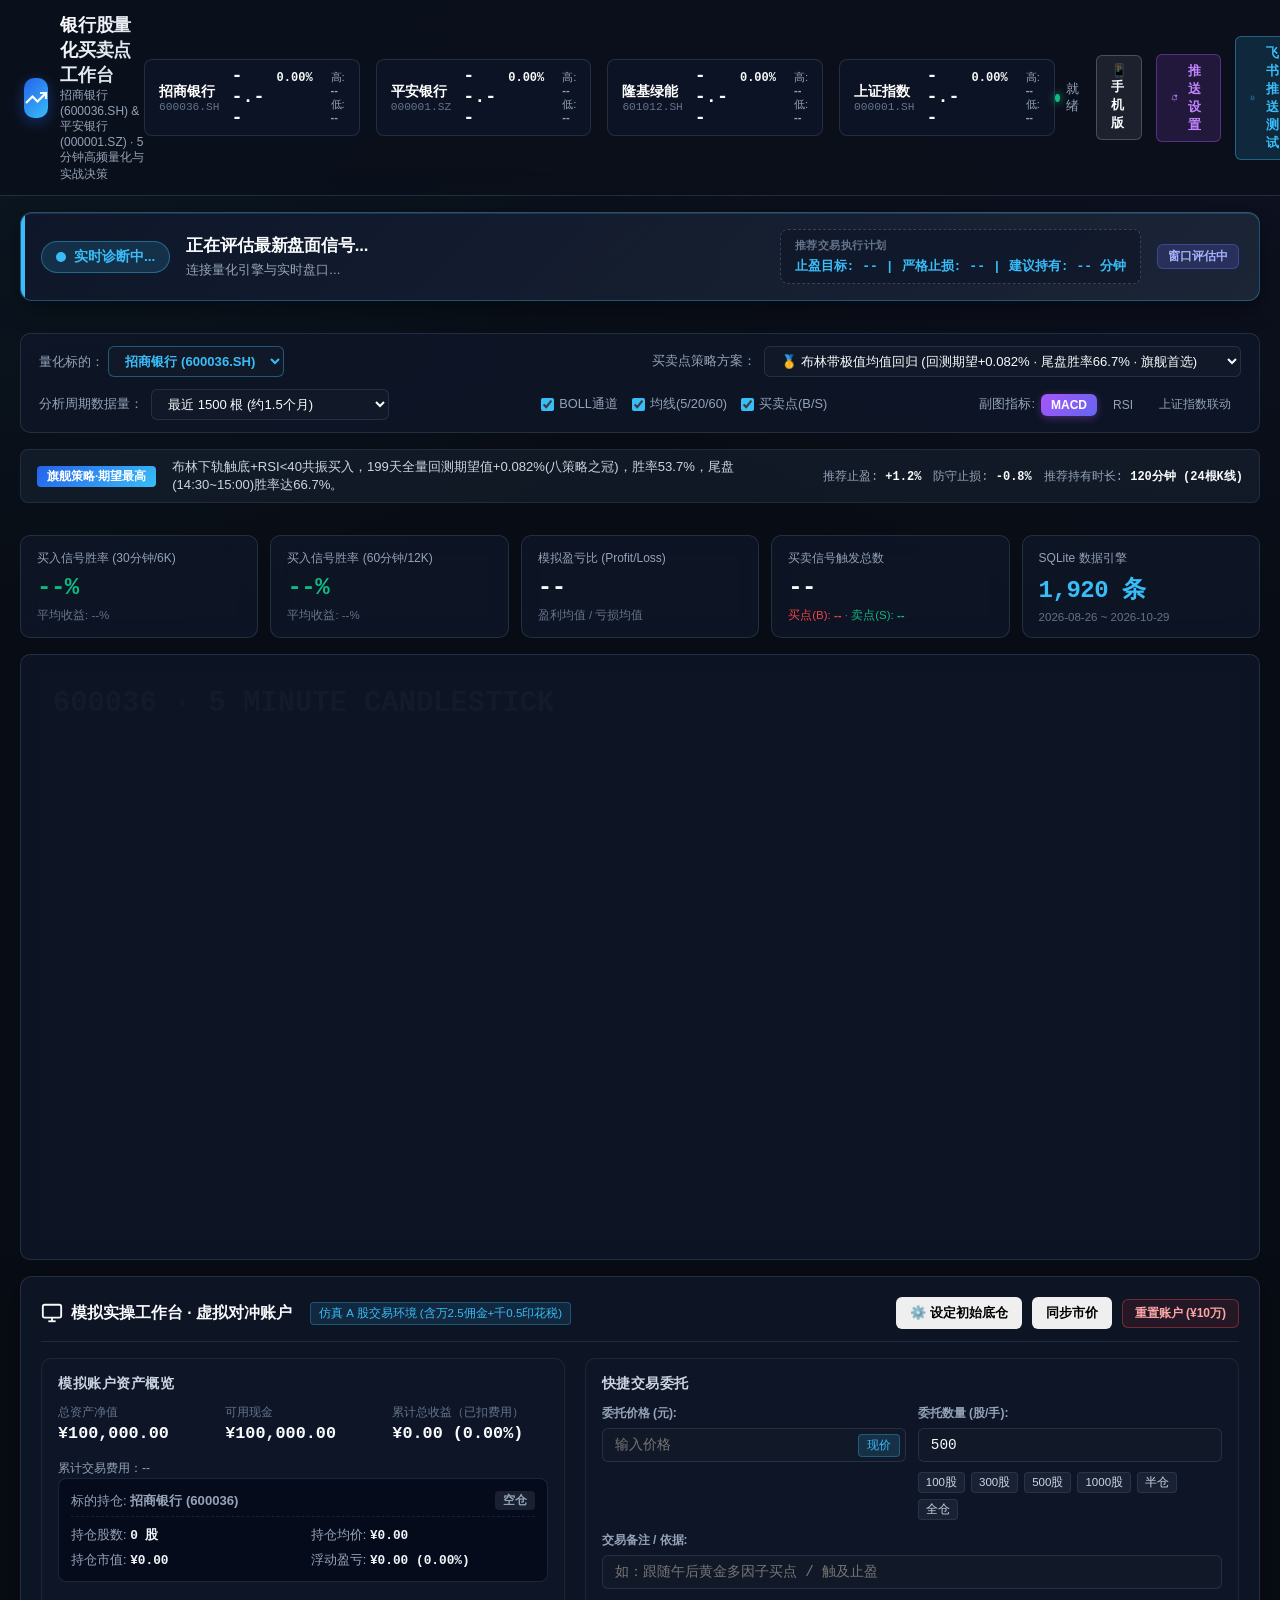
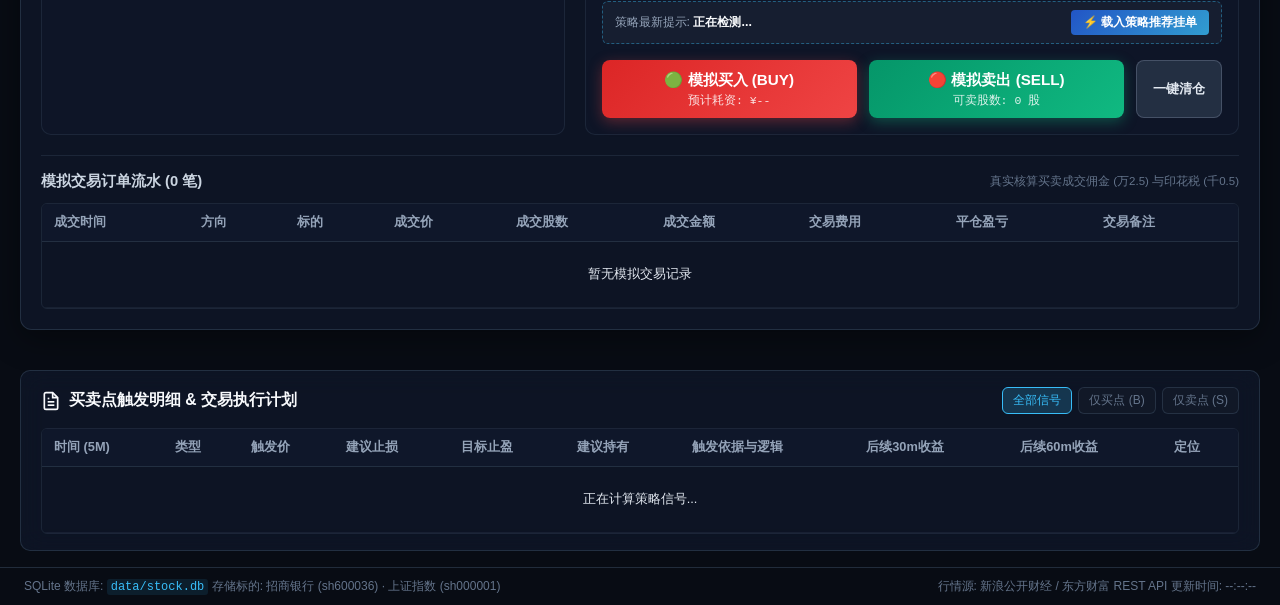
==== commit aca88a77: "feat: add Longi Green Energy (sh601012) data pipeline, quantitative analysis, UI tickers, and deploy" ====
--- a/static/index.html
+++ b/static/index.html
@@ -56,6 +56,22 @@
           <div class="ticker-extra">
             <span>高: <b id="pab-high">--</b></span>
             <span>低: <b id="pab-low">--</b></span>
+          </div>
+        </div>
+
+        <!-- 隆基绿能 -->
+        <div class="ticker-card" id="ticker-longi">
+          <div class="ticker-meta">
+            <span class="ticker-name">隆基绿能</span>
+            <span class="ticker-code">601012.SH</span>
+          </div>
+          <div class="ticker-price-box">
+            <span class="ticker-price" id="longi-price">--.--</span>
+            <span class="ticker-badge" id="longi-pct">0.00%</span>
+          </div>
+          <div class="ticker-extra">
+            <span>高: <b id="longi-high">--</b></span>
+            <span>低: <b id="longi-low">--</b></span>
           </div>
         </div>
 
@@ -141,6 +157,7 @@
           <select id="select-symbol" class="custom-select" style="font-weight: 700; color: #38bdf8; border-color: rgba(56, 189, 248, 0.4);">
             <option value="sh600036" selected>招商银行 (600036.SH)</option>
             <option value="sz000001">平安银行 (000001.SZ)</option>
+            <option value="sh601012">隆基绿能 (601012.SH)</option>
           </select>
         </div>
 
@@ -280,11 +297,12 @@
                 <span class="sim-stat-val" id="sim-cash">¥100,000.00</span>
               </div>
               <div class="sim-stat-item">
-                <span class="sim-stat-label">累计总收益</span>
+                <span class="sim-stat-label">累计总收益（已扣费用）</span>
                 <span class="sim-stat-val" id="sim-total-pnl">¥0.00 (0.00%)</span>
               </div>
             </div>
 
+            <p id="sim-total-fees" style="font-size:12px;color:#94a3b8;line-height:1.6;">累计交易费用：--</p>
             <div class="sim-pos-box">
               <div class="sim-pos-header">
                 <span>标的持仓: <b>招商银行 (600036)</b></span>
@@ -376,7 +394,7 @@
                   <th>成交价</th>
                   <th>成交股数</th>
                   <th>成交金额</th>
-                  <th>手续费</th>
+                  <th>交易费用</th>
                   <th>平仓盈亏</th>
                   <th>交易备注</th>
                 </tr>
@@ -508,6 +526,6 @@
       </div>
     </div>
 
-  <script src="/static/app.js"></script>
+  <script src="/static/app.js?v=20261104-costs1"></script>
 </body>
 </html>
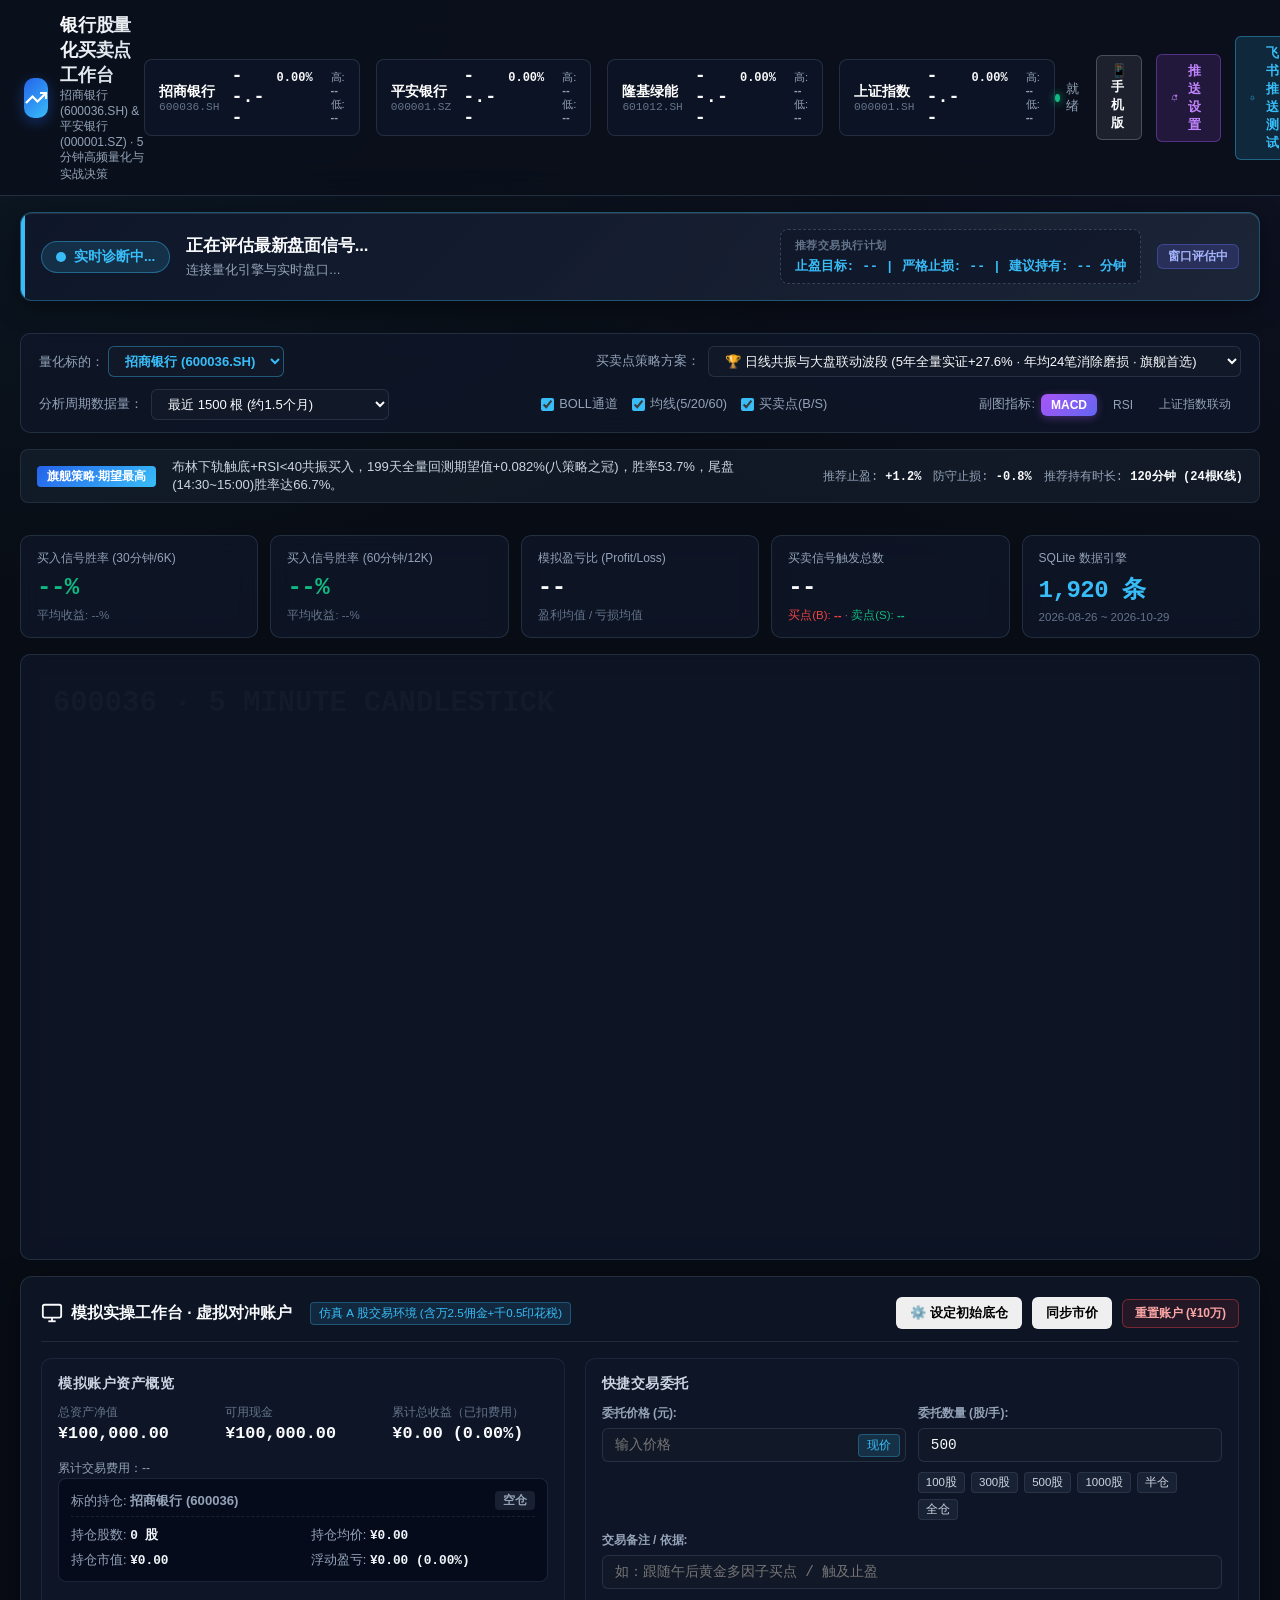
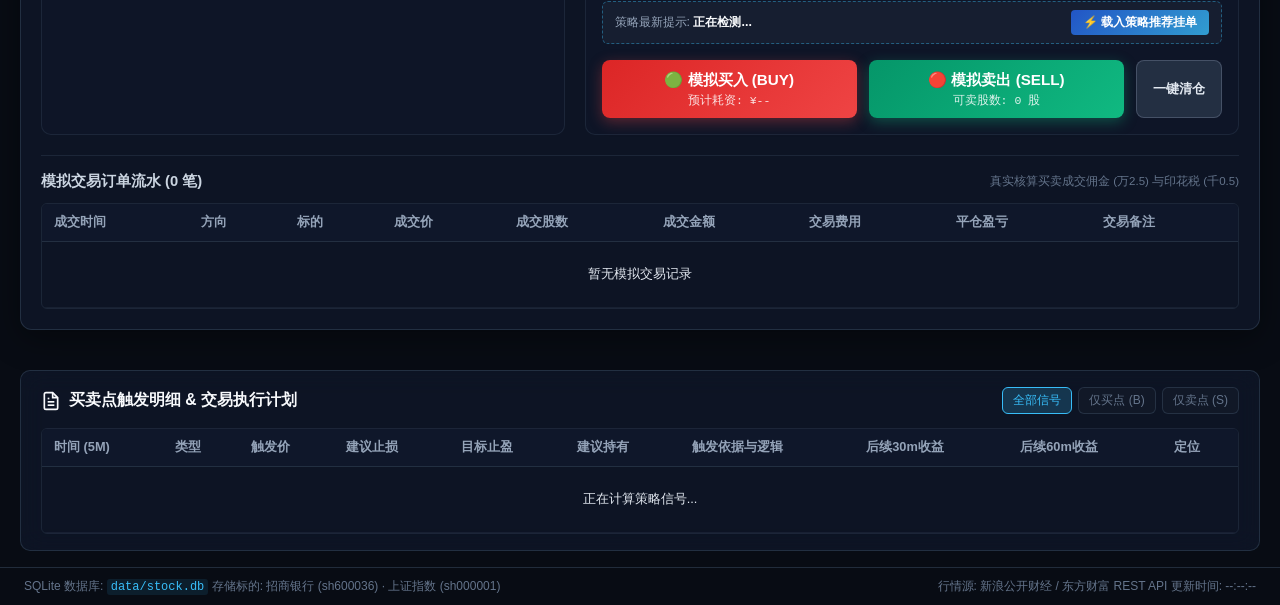
==== commit f6897c14: "feat(strategy): 升级招商银行低频推荐算法(日线多头与大盘Alpha共振波段) - 实证推演2022-2026全样本：交易频次由年均183笔降至24笔(减少87%) - 彻底解决A股印花" ====
--- a/static/index.html
+++ b/static/index.html
@@ -164,8 +164,9 @@
         <div class="strategy-selector-group">
           <label for="select-strategy" class="control-label">买卖点策略方案：</label>
           <select id="select-strategy" class="custom-select">
-            <optgroup label="🌟 严选推荐·正数学期望实战策略 (199天全量回测验证)">
-              <option value="boll_reversion" selected>🥇 布林带极值均值回归 (回测期望+0.082% · 尾盘胜率66.7% · 旗舰首选)</option>
+            <optgroup label="🌟 严选推荐·正数学期望实战策略 (5年全量实证推演)">
+              <option value="regime_confluence" selected>🏆 日线共振与大盘联动波段 (5年全量实证+27.6% · 年均24笔消除磨损 · 旗舰首选)</option>
+              <option value="boll_reversion">🥇 布林带极值均值回归 (回测期望+0.082% · 尾盘胜率66.7% · 经典回归)</option>
               <option value="hammer_reversal">🥈 底部锤子线形态反转 (午后高胜率窗口 · 盈亏比1.27 · 稳健型)</option>
               <option value="vol_breakout">🥉 放量突破MA20 (回测胜率53.8% · 最大回撤仅6.4% · 动量突破)</option>
               <option value="afternoon_confluence">🕒 午后多因子共振 (13:00~15:00专用 · 评分≥4.0精炼信号)</option>
